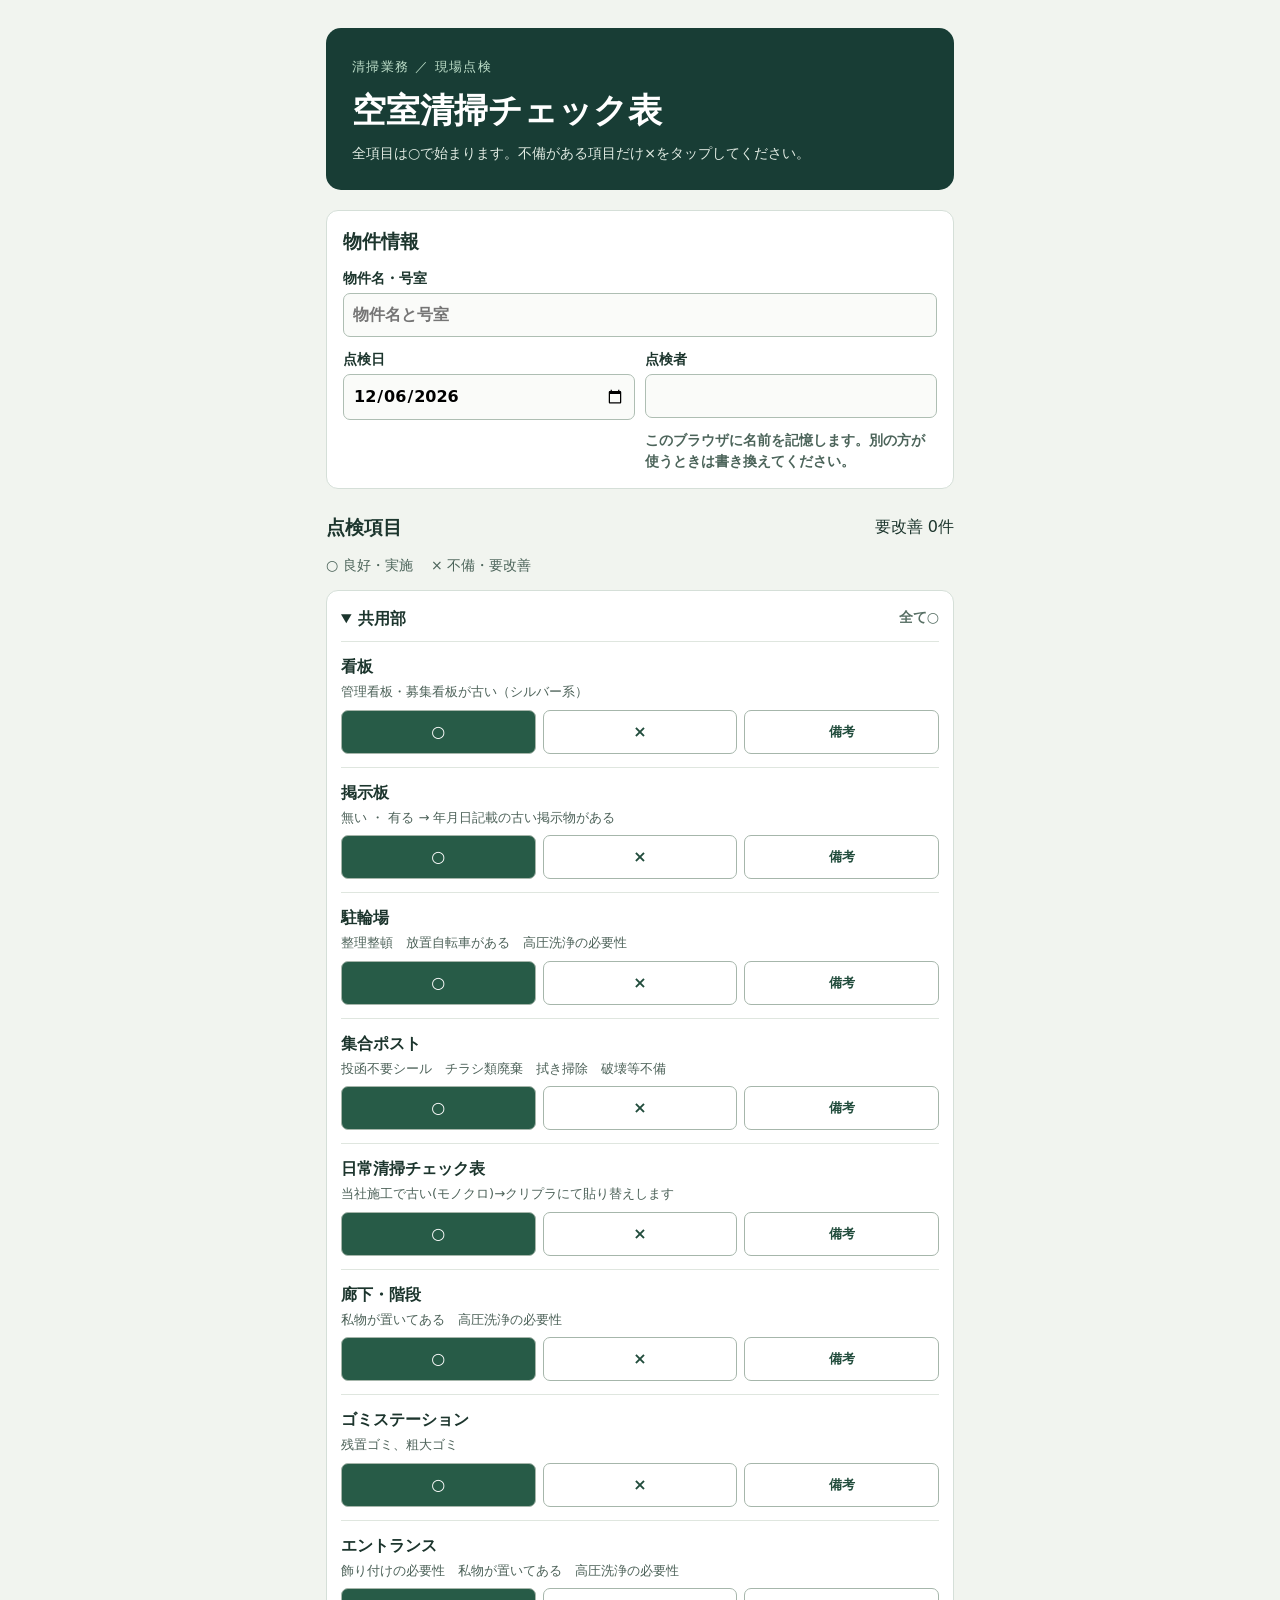
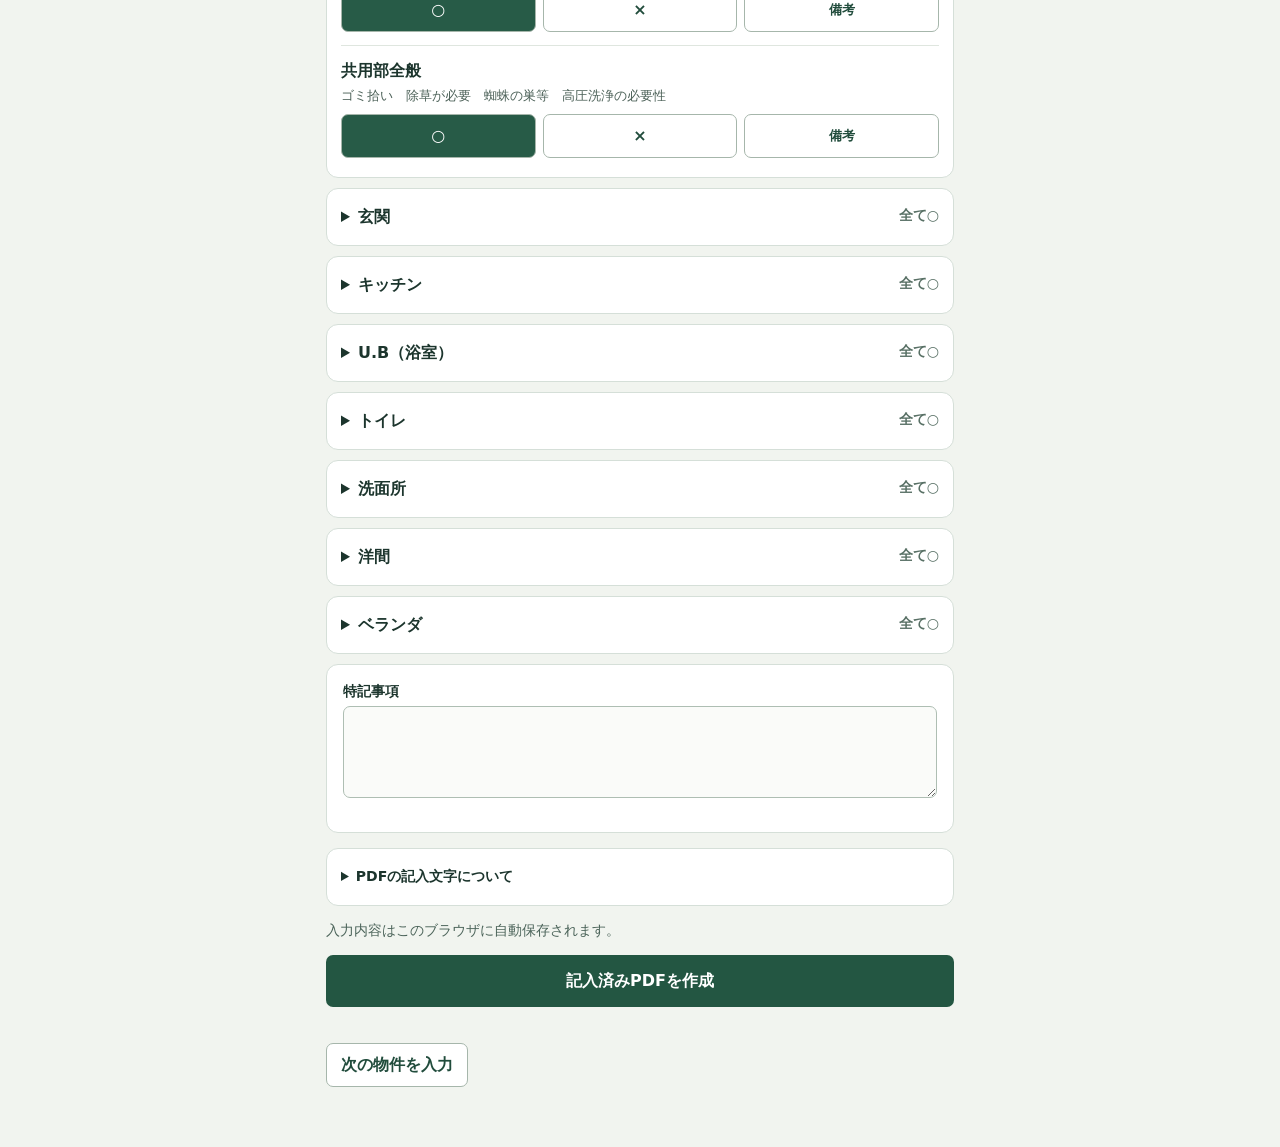
==== checksheet/index.html @ 5461bcef "Publish vacancy cleaning checklist with original PDF and mobile sharing" ====
<!doctype html><html lang="ja"><meta charset="utf-8"><meta name="viewport" content="width=device-width,initial-scale=1"><title>空室清掃チェック表</title><link rel="stylesheet" href="style.css?v=7"><main>
<header><small>清掃業務 ／ 現場点検</small><h1>空室清掃チェック表</h1><p>全項目は○で始まります。不備がある項目だけ×をタップしてください。</p></header>
<form id="form"><section><h2>物件情報</h2><label>物件名・号室<input id="property" required maxlength="60" placeholder="物件名と号室"></label><div class="pair"><label>点検日<input id="date" type="date" min="2019-05-01" max="2117-12-31" required></label><label>点検者<input id="person" required maxlength="30" aria-describedby="personHelp"><small id="personHelp" class="hint">このブラウザに名前を記憶します。別の方が使うときは書き換えてください。</small></label></div></section>
<div class="heading"><h2>点検項目</h2><output id="count"></output></div><p class="legend">○ 良好・実施　 × 不備・要改善</p><div id="groups"></div>
<section><label>特記事項<textarea id="notes" rows="3"></textarea></label></section>
<details class="font"><summary>PDFの記入文字について</summary><p>元の用紙と印刷済みの文字はそのまま使用します。追加する文字には原本のメイリオ（Meiryo UI）を使います。原本に含まれない文字は、お手元のメイリオのフォントファイルを選ぶか、下の設定で端末の書体を許可してください。</p><label>メイリオのフォントファイル<input id="fontFile" type="file" accept=".ttc,.ttf,.otf"></label><label class="allow"><input type="checkbox" id="fallback">不足する記入文字だけ端末の書体を使う</label><output id="fontmsg"></output></details>
<p id="saveState" class="hint"></p><button class="primary" type="submit">記入済みPDFを作成</button><p id="message" role="status"></p>
</form>
<section hidden id="result" aria-labelledby="resultTitle">
<h2 id="resultTitle">PDFができました</h2>
<p id="filename"></p>
<button id="share" class="primary" type="button">LINEに送る（共有先を選択）</button>
<p class="hint">共有画面でLINEを選び、送り先を指定してください。端末によってはPDFと一緒にファイル名も送られます。</p>
<p id="shareMessage" role="status"></p>
<button id="preview" type="button">PDFを開いて確認</button>
<button id="download" type="button">PDFを保存</button>
<div id="pdfPreview" hidden><p id="previewStatus" role="status"></p><canvas id="pdfCanvas" aria-label="記入済みPDF"></canvas></div>
<details id="shareHelp"><summary>LINEが表示されない・送れないとき</summary>
<p>iPhoneでは「PDFを開いて確認」からPDFを開き、共有ボタン → LINEを選びます。必要に応じて「その他」も確認してください。</p>
<p>Androidでは「PDFを保存」して、LINEのトークの「＋」→「ファイル」から保存したPDFを選びます。</p>
<p>ChatGPTやLINE内のブラウザを使っている場合は、このアプリ内ブラウザがPDFの共有・保存を制限している可能性があります。</p>
</details>
<button id="edit" type="button">入力内容を修正</button>
</section><button type="button" id="reset">次の物件を入力</button></main><script src="pdf-lib.min.js"></script><script src="items.js"></script><script src="glyphs.js"></script><script src="app.js?v=8"></script></html>
---- checksheet/style.css ----
*{box-sizing:border-box}body{margin:0;background:#f1f4ef;color:#1c352d;font:16px/1.5 system-ui,sans-serif}main{max-width:660px;margin:auto;padding:28px 16px 60px}header{background:#183d35;color:white;padding:26px;border-radius:15px;margin-bottom:20px}header small{color:#bddec9;letter-spacing:.1em}h1{font-size:clamp(25px,6vw,34px);margin:7px 0}header p,.legend,.hint{font-size:14px}header p{margin:0;color:#e1ebe3}section,details{background:white;border:1px solid #d5dfd8;border-radius:12px;padding:16px;margin-bottom:10px}h2{font-size:19px;margin:0 0 12px}.heading{display:flex;justify-content:space-between;align-items:center;margin-top:24px}.heading h2{margin:0}.legend,.hint{color:#4c645a}label{display:block;font-size:14px;font-weight:600}input,textarea{font:inherit;font-size:16px;max-width:100%;background:#fafbf9;border:1px solid #aebeb3;border-radius:7px;padding:9px;width:100%;margin:4px 0 12px;min-height:44px}.pair{display:grid;grid-template-columns:1fr 1fr;gap:10px;min-width:0}.pair label{min-width:0}summary,button,a{cursor:pointer}summary{font-weight:700;min-height:44px;align-content:center}summary span{float:right;font-size:14px;color:#587065}details{padding:6px 14px}.row{padding:13px 0;border-top:1px solid #dfE6df}.row p{font-size:13px;margin:3px 0 8px;color:#4d6259}.actions{display:flex;gap:7px}button,a{font:inherit;font-weight:650;border-radius:7px;border:1px solid #a6b6ab;background:white;color:#214c3c;min-height:44px;padding:8px 14px}.actions button{flex:1}.actions button:last-child{font-size:13px}.actions button[aria-pressed=true]{background:#275b47;color:white}.actions button.bad[aria-pressed=true]{background:#923b31;color:white}.primary{width:100%;color:white;background:#235642;border:0;padding:14px}.font{font-size:14px;margin-top:15px}.allow{display:flex;align-items:center;gap:8px}.allow input{width:20px;height:20px;min-height:0;margin:0}.font input[type=file]{font-size:13px}#download{display:block;text-align:center;margin-top:8px}#message{white-space:pre-line;font-weight:600}#reset{margin-top:20px}button:focus-visible,summary:focus-visible,input:focus-visible{outline:3px solid #659f85}#result{border-top:1px solid #c4d0c6;padding-top:15px}

.pair input {
  display: block;
  min-width: 0;
}
@media (max-width: 640px) {
  .pair {
    grid-template-columns: minmax(0, 1fr);
    gap: 0;
  }
}

[hidden] { display: none !important; }
#result > a {
  display: block;
  text-align: center;
  margin: 10px 0;
}
#filename { overflow-wrap: anywhere; }
#shareMessage { white-space: pre-line; }
#edit { margin-top: 12px; }
#preview, #download { width:100%; margin:10px 0; }
#pdfPreview { overflow:auto; background:white; }
#pdfCanvas { display:block; width:100%; height:auto; }
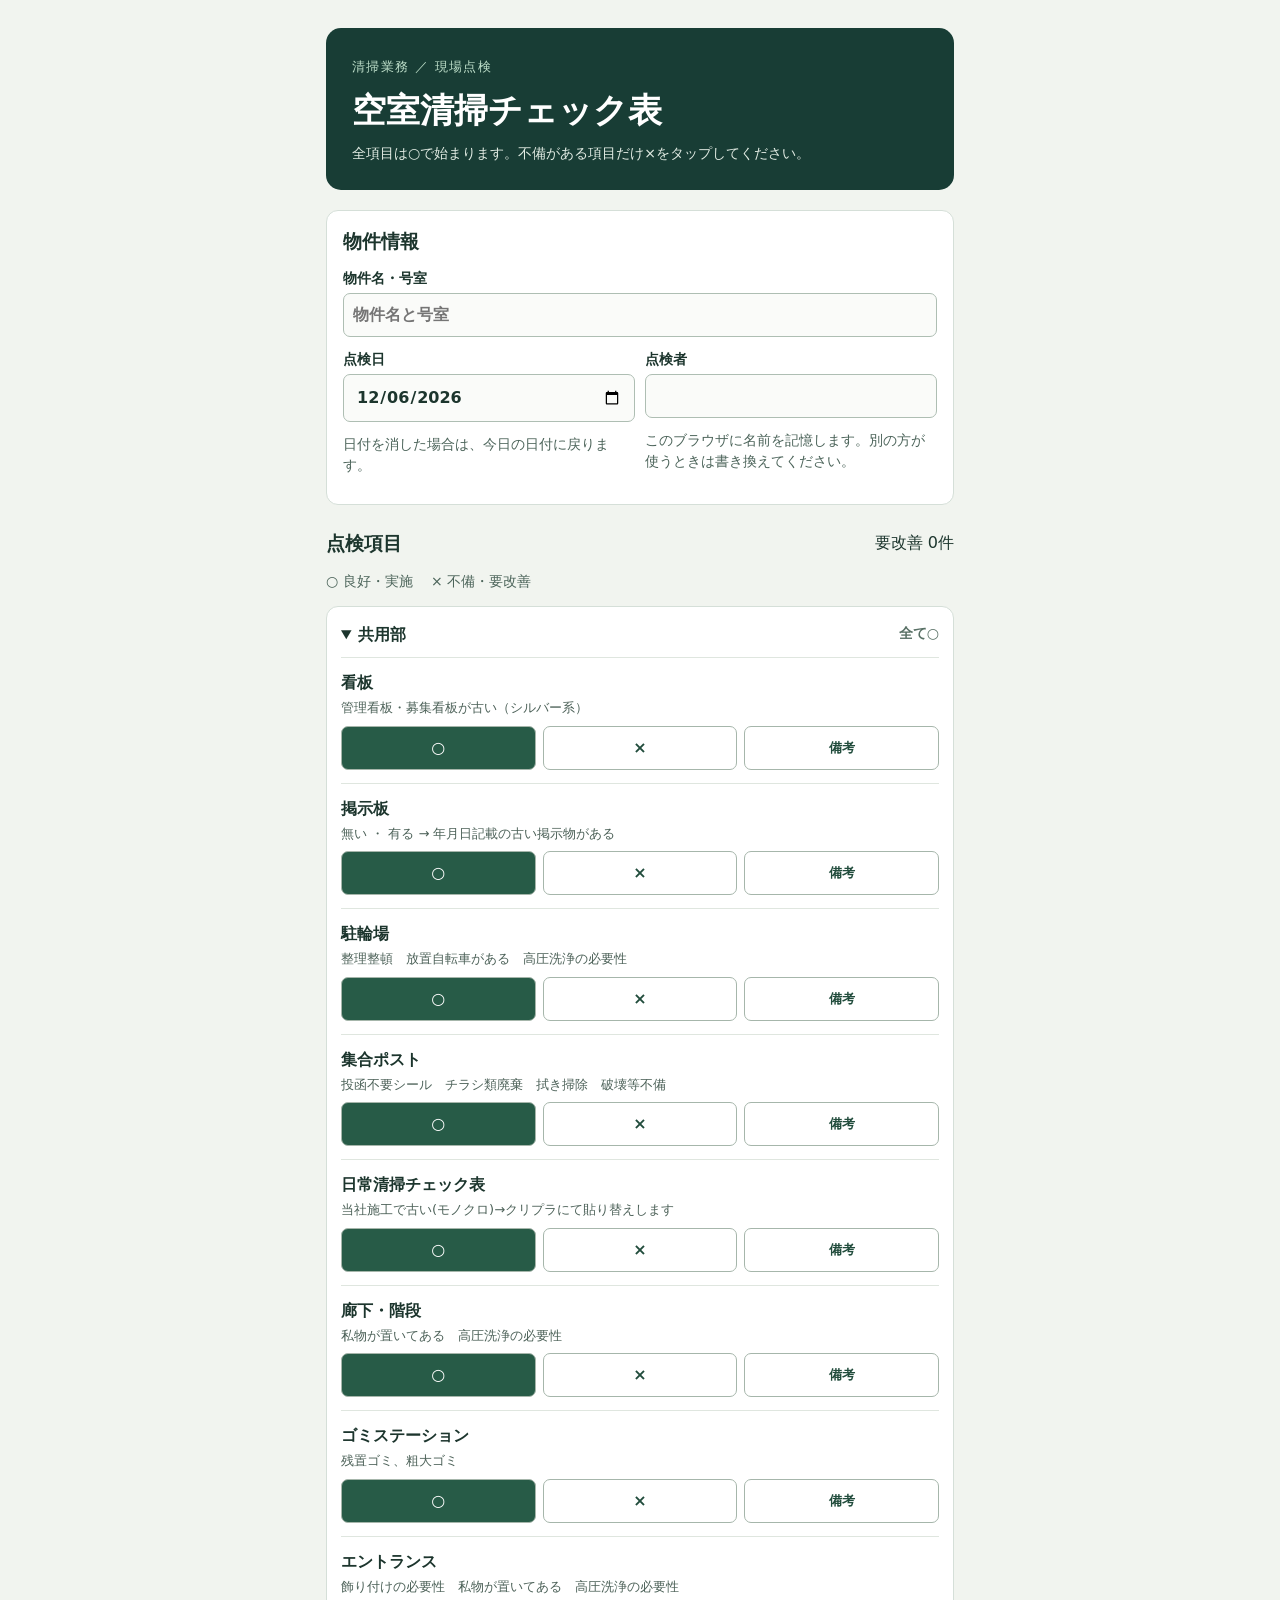
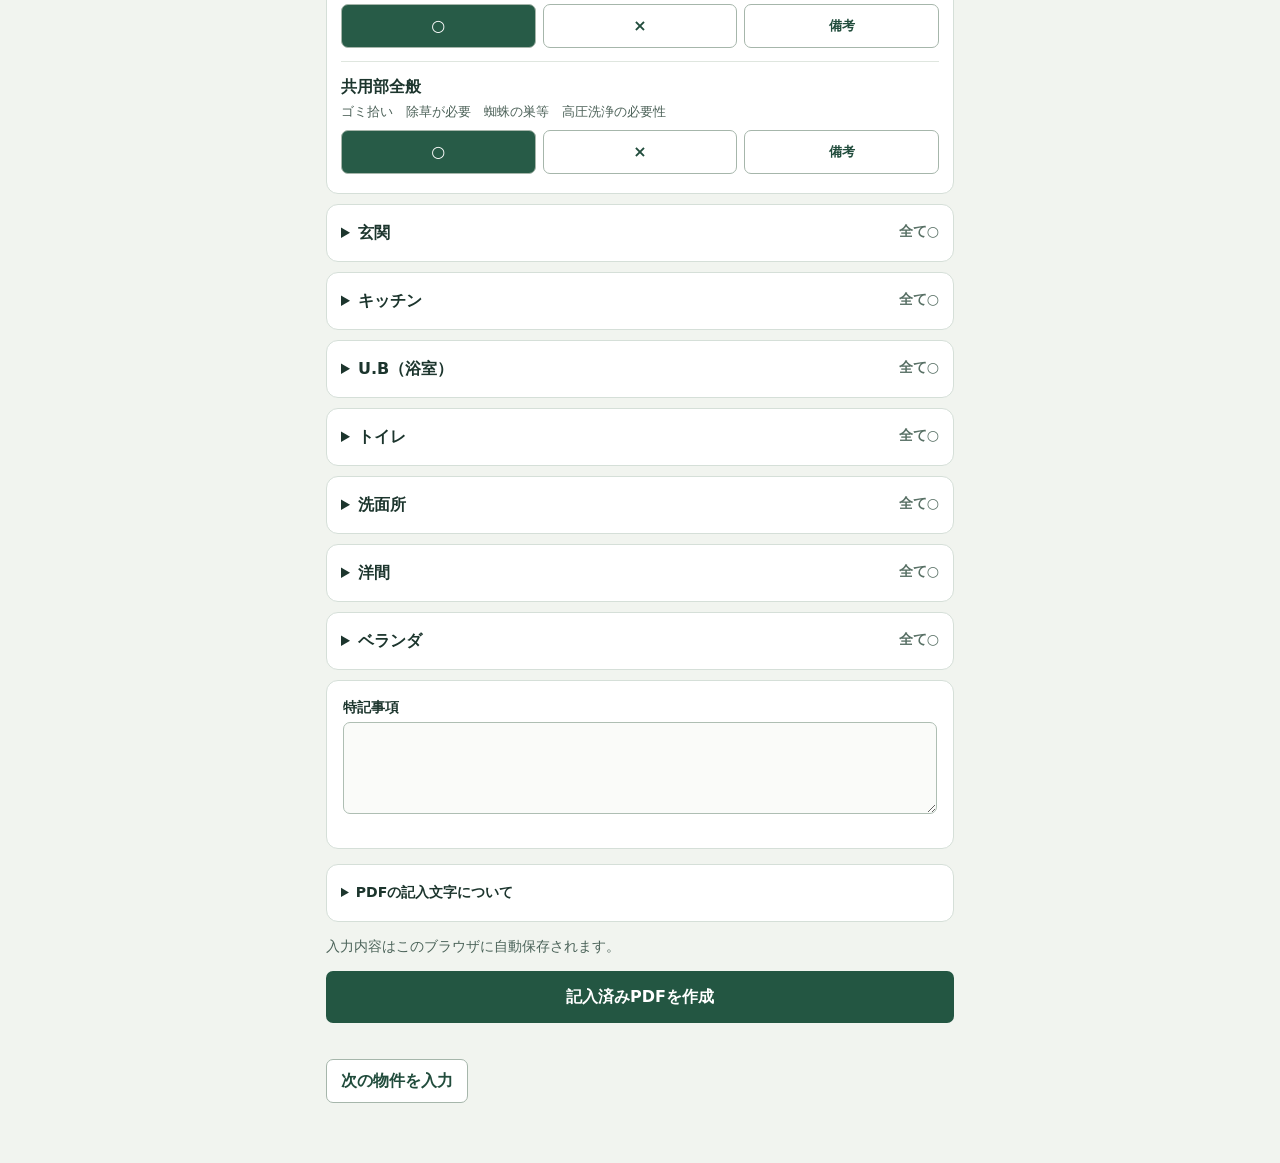
==== commit cdad3174: "Fix checklist date reset, mobile layout and PDF operation races Restore today when the inspection da" ====
--- a/checksheet/index.html
+++ b/checksheet/index.html
@@ -1,6 +1,6 @@
-<!doctype html><html lang="ja"><meta charset="utf-8"><meta name="viewport" content="width=device-width,initial-scale=1"><title>空室清掃チェック表</title><link rel="stylesheet" href="style.css?v=7"><main>
+<!doctype html><html lang="ja"><meta charset="utf-8"><meta name="viewport" content="width=device-width,initial-scale=1"><title>空室清掃チェック表</title><link rel="stylesheet" href="style.css?v=9"><main>
 <header><small>清掃業務 ／ 現場点検</small><h1>空室清掃チェック表</h1><p>全項目は○で始まります。不備がある項目だけ×をタップしてください。</p></header>
-<form id="form"><section><h2>物件情報</h2><label>物件名・号室<input id="property" required maxlength="60" placeholder="物件名と号室"></label><div class="pair"><label>点検日<input id="date" type="date" min="2019-05-01" max="2117-12-31" required></label><label>点検者<input id="person" required maxlength="30" aria-describedby="personHelp"><small id="personHelp" class="hint">このブラウザに名前を記憶します。別の方が使うときは書き換えてください。</small></label></div></section>
+<form id="form"><section><h2>物件情報</h2><label>物件名・号室<input id="property" required maxlength="60" placeholder="物件名と号室"></label><div class="pair"><label>点検日<input id="date" type="date" min="2019-05-01" max="2117-12-31" required aria-describedby="dateHelp"><small id="dateHelp" class="hint" role="status">日付を消した場合は、今日の日付に戻ります。</small></label><label>点検者<input id="person" required maxlength="30" aria-describedby="personHelp"><small id="personHelp" class="hint">このブラウザに名前を記憶します。別の方が使うときは書き換えてください。</small></label></div></section>
 <div class="heading"><h2>点検項目</h2><output id="count"></output></div><p class="legend">○ 良好・実施　 × 不備・要改善</p><div id="groups"></div>
 <section><label>特記事項<textarea id="notes" rows="3"></textarea></label></section>
 <details class="font"><summary>PDFの記入文字について</summary><p>元の用紙と印刷済みの文字はそのまま使用します。追加する文字には原本のメイリオ（Meiryo UI）を使います。原本に含まれない文字は、お手元のメイリオのフォントファイルを選ぶか、下の設定で端末の書体を許可してください。</p><label>メイリオのフォントファイル<input id="fontFile" type="file" accept=".ttc,.ttf,.otf"></label><label class="allow"><input type="checkbox" id="fallback">不足する記入文字だけ端末の書体を使う</label><output id="fontmsg"></output></details>
@@ -16,9 +16,9 @@
 <button id="download" type="button">PDFを保存</button>
 <div id="pdfPreview" hidden><p id="previewStatus" role="status"></p><canvas id="pdfCanvas" aria-label="記入済みPDF"></canvas></div>
 <details id="shareHelp"><summary>LINEが表示されない・送れないとき</summary>
-<p>iPhoneでは「PDFを開いて確認」からPDFを開き、共有ボタン → LINEを選びます。必要に応じて「その他」も確認してください。</p>
+<p>iPhoneでは「PDFを保存」で保存したPDFを「ファイル」アプリから開き、共有ボタン → LINEを選びます。</p>
 <p>Androidでは「PDFを保存」して、LINEのトークの「＋」→「ファイル」から保存したPDFを選びます。</p>
 <p>ChatGPTやLINE内のブラウザを使っている場合は、このアプリ内ブラウザがPDFの共有・保存を制限している可能性があります。</p>
 </details>
 <button id="edit" type="button">入力内容を修正</button>
-</section><button type="button" id="reset">次の物件を入力</button></main><script src="pdf-lib.min.js"></script><script src="items.js"></script><script src="glyphs.js"></script><script src="app.js?v=8"></script></html>
+</section><button type="button" id="reset">次の物件を入力</button></main><script src="pdf-lib.min.js"></script><script src="items.js"></script><script src="glyphs.js"></script><script src="app.js?v=9"></script></html>
--- a/checksheet/style.css
+++ b/checksheet/style.css
@@ -23,3 +23,19 @@
 #preview, #download { width:100%; margin:10px 0; }
 #pdfPreview { overflow:auto; background:white; }
 #pdfCanvas { display:block; width:100%; height:auto; }
+
+/* Native date controls need explicit sizing, especially in iOS Safari. */
+main{min-width:0}
+form,section,details,label,.pair>*{min-width:0;max-width:100%}
+.pair{grid-template-columns:repeat(2,minmax(0,1fr))}
+input,textarea{min-width:0;box-sizing:border-box}
+input[type=date]{display:block;appearance:none;-webkit-appearance:none;width:100%;min-width:0;max-width:100%;height:48px;min-height:48px;line-height:26px;padding:10px 12px;color:#1c352d;text-align:left}
+input[type=date]::-webkit-date-and-time-value{min-height:26px;text-align:left;margin:0}
+input[type=date]::-webkit-datetime-edit{min-width:0;padding:0}
+input[type=date]::-webkit-calendar-picker-indicator{flex-shrink:0;margin:0 0 0 4px}
+.hint{display:block;overflow-wrap:anywhere}
+#dateHelp,#personHelp{margin:0 0 12px;font-weight:400}
+button{touch-action:manipulation;overflow-wrap:anywhere}
+button:disabled{cursor:wait;opacity:.65}
+.actions>*{min-width:0}
+@media(max-width:640px){.pair{grid-template-columns:minmax(0,1fr)}}
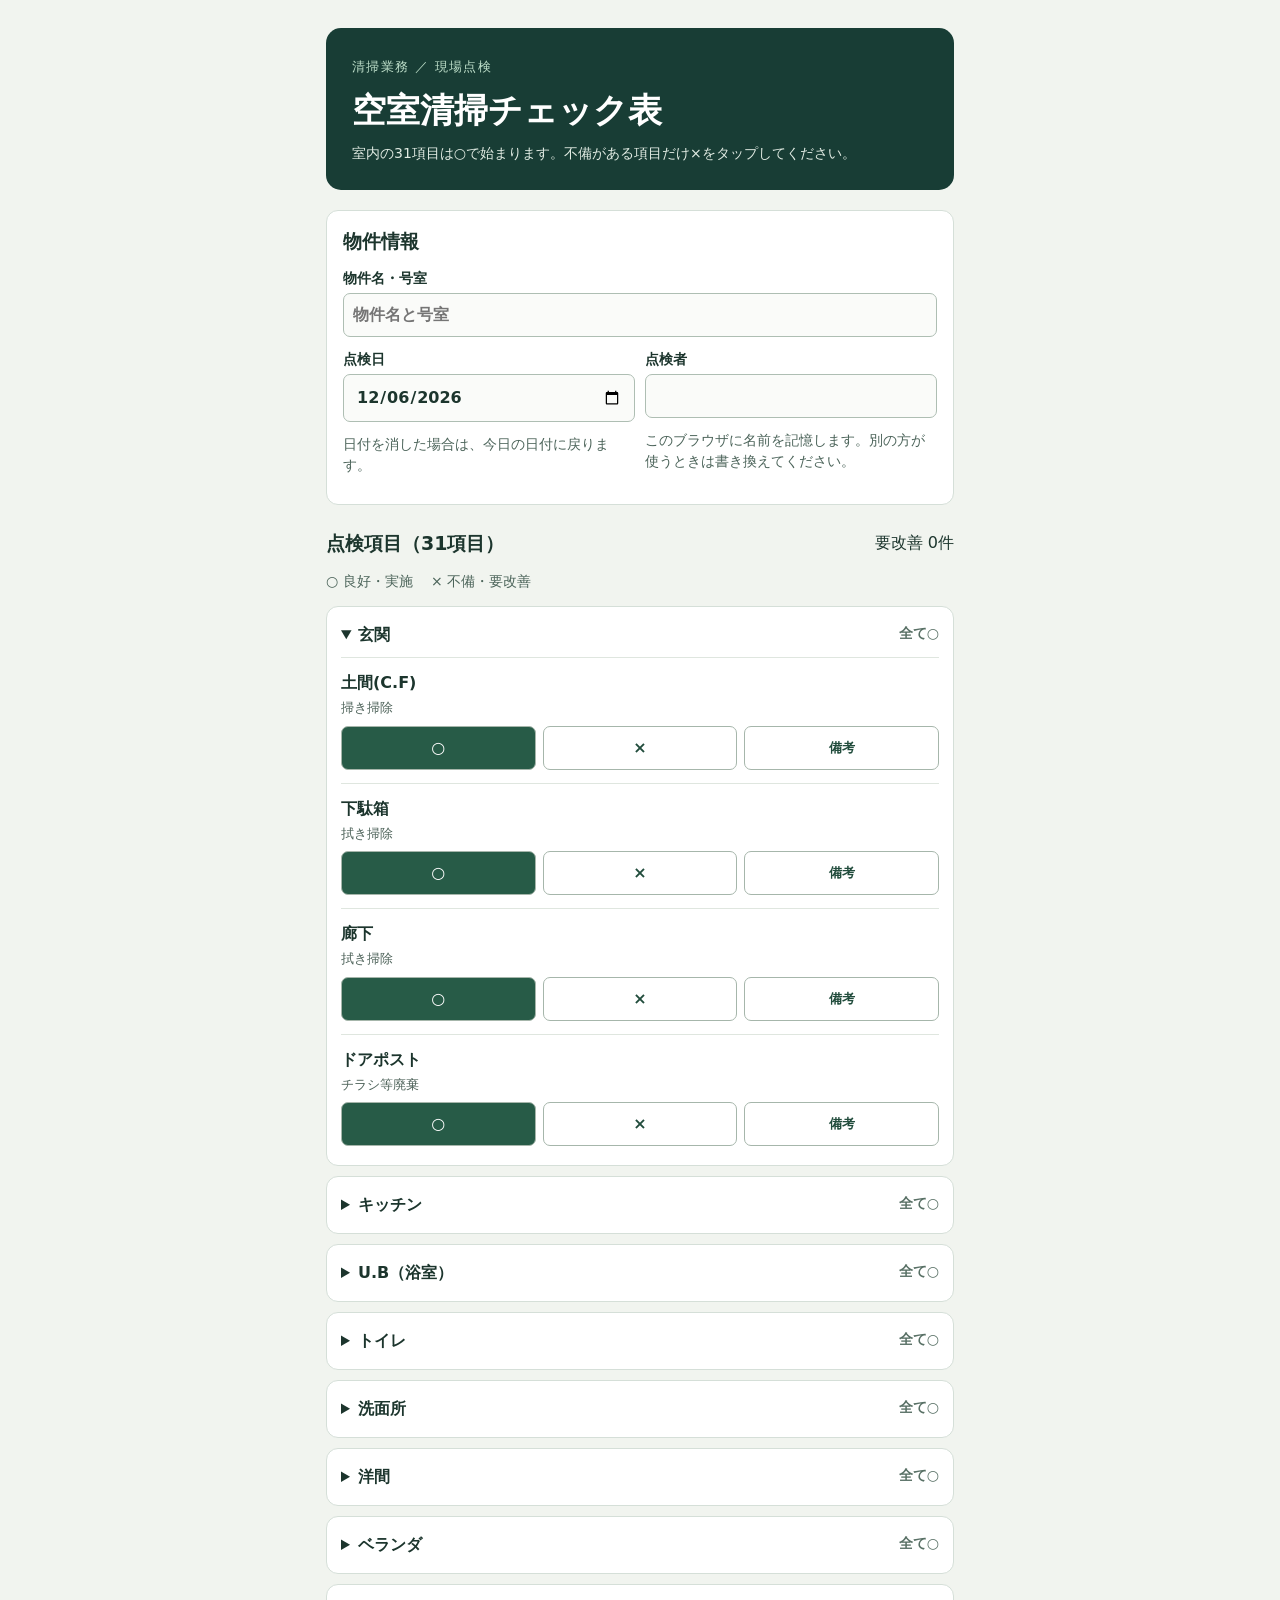
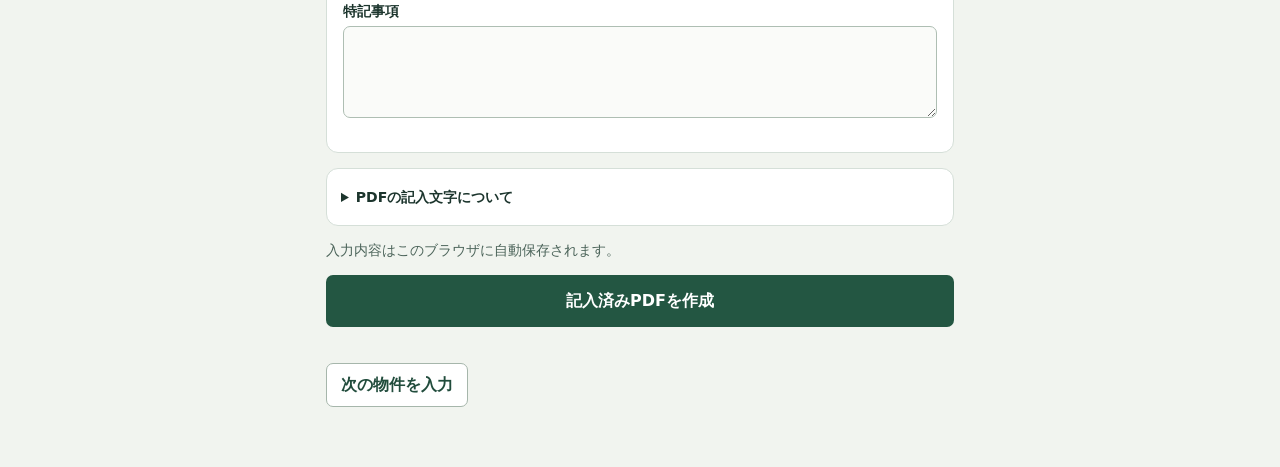
==== commit af8aed3a: "Remove excluded common-area checks; keep 31 room inspection items" ====
--- a/checksheet/index.html
+++ b/checksheet/index.html
@@ -1,7 +1,7 @@
 <!doctype html><html lang="ja"><meta charset="utf-8"><meta name="viewport" content="width=device-width,initial-scale=1"><title>空室清掃チェック表</title><link rel="stylesheet" href="style.css?v=9"><main>
-<header><small>清掃業務 ／ 現場点検</small><h1>空室清掃チェック表</h1><p>全項目は○で始まります。不備がある項目だけ×をタップしてください。</p></header>
+<header><small>清掃業務 ／ 現場点検</small><h1>空室清掃チェック表</h1><p>室内の31項目は○で始まります。不備がある項目だけ×をタップしてください。</p></header>
 <form id="form"><section><h2>物件情報</h2><label>物件名・号室<input id="property" required maxlength="60" placeholder="物件名と号室"></label><div class="pair"><label>点検日<input id="date" type="date" min="2019-05-01" max="2117-12-31" required aria-describedby="dateHelp"><small id="dateHelp" class="hint" role="status">日付を消した場合は、今日の日付に戻ります。</small></label><label>点検者<input id="person" required maxlength="30" aria-describedby="personHelp"><small id="personHelp" class="hint">このブラウザに名前を記憶します。別の方が使うときは書き換えてください。</small></label></div></section>
-<div class="heading"><h2>点検項目</h2><output id="count"></output></div><p class="legend">○ 良好・実施　 × 不備・要改善</p><div id="groups"></div>
+<div class="heading"><h2>点検項目（31項目）</h2><output id="count"></output></div><p class="legend">○ 良好・実施　 × 不備・要改善</p><div id="groups"></div>
 <section><label>特記事項<textarea id="notes" rows="3"></textarea></label></section>
 <details class="font"><summary>PDFの記入文字について</summary><p>元の用紙と印刷済みの文字はそのまま使用します。追加する文字には原本のメイリオ（Meiryo UI）を使います。原本に含まれない文字は、お手元のメイリオのフォントファイルを選ぶか、下の設定で端末の書体を許可してください。</p><label>メイリオのフォントファイル<input id="fontFile" type="file" accept=".ttc,.ttf,.otf"></label><label class="allow"><input type="checkbox" id="fallback">不足する記入文字だけ端末の書体を使う</label><output id="fontmsg"></output></details>
 <p id="saveState" class="hint"></p><button class="primary" type="submit">記入済みPDFを作成</button><p id="message" role="status"></p>
@@ -21,4 +21,5 @@
 <p>ChatGPTやLINE内のブラウザを使っている場合は、このアプリ内ブラウザがPDFの共有・保存を制限している可能性があります。</p>
 </details>
 <button id="edit" type="button">入力内容を修正</button>
-</section><button type="button" id="reset">次の物件を入力</button></main><script src="pdf-lib.min.js"></script><script src="items.js"></script><script src="glyphs.js"></script><script src="app.js?v=9"></script></html>
+</section><button type="button" id="reset">次の物件を入力</button></main><script src="pdf-lib.min.js"></script><script src="items.js?v=10"></script><script src="glyphs.js"></script><script src="app.js?v=10"></script></html>
+
